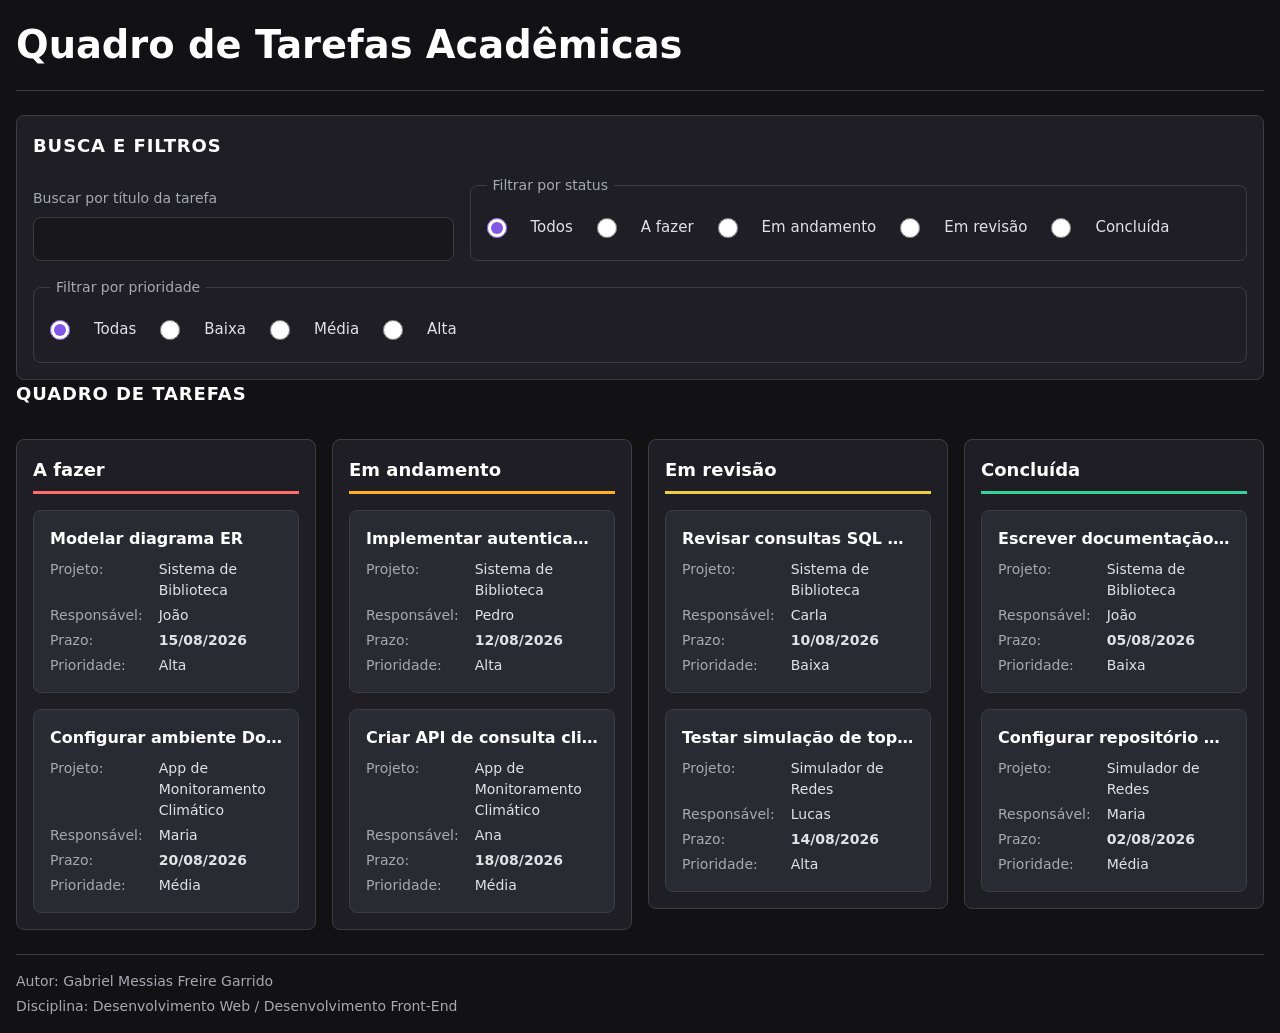
==== index_css.html @ a819bacc "Arquivo Style Css" ====
<!DOCTYPE html>
<html lang="pt-BR">
<head>
  <meta charset="UTF-8">
  <meta name="viewport" content="width=device-width, initial-scale=1.0">
  <title>Quadro de Tarefas Acadêmicas</title>
  <link rel="stylesheet" href="style.css">
</head>
<body>
  <header>
    <h1>Quadro de Tarefas Acadêmicas</h1>
  </header>

  <main>
    <section aria-labelledby="buscaFiltros">
      <h2 id="buscaFiltros">Busca e filtros</h2>

      <form>
        <div>
          <label for="buscaTitulo">Buscar por título da tarefa</label>
          <input type="search" id="buscaTitulo" name="buscaTitulo">
        </div>

        <fieldset>
          <legend>Filtrar por status</legend>

          <input type="radio" id="filtroStatusTodos" name="filtroStatus" value="todos" checked>
          <label for="filtroStatusTodos">Todos</label>

          <input type="radio" id="filtroStatusAfazer" name="filtroStatus" value="aFazer">
          <label for="filtroStatusAfazer">A fazer</label>

          <input type="radio" id="filtroStatusAndamento" name="filtroStatus" value="emAndamento">
          <label for="filtroStatusAndamento">Em andamento</label>

          <input type="radio" id="filtroStatusRevisao" name="filtroStatus" value="emRevisao">
          <label for="filtroStatusRevisao">Em revisão</label>

          <input type="radio" id="filtroStatusConcluida" name="filtroStatus" value="concluida">
          <label for="filtroStatusConcluida">Concluída</label>
        </fieldset>

        <fieldset>
          <legend>Filtrar por prioridade</legend>

          <input type="radio" id="filtroPrioridadeTodas" name="filtroPrioridade" value="todas" checked>
          <label for="filtroPrioridadeTodas">Todas</label>

          <input type="radio" id="filtroPrioridadeBaixa" name="filtroPrioridade" value="baixa">
          <label for="filtroPrioridadeBaixa">Baixa</label>

          <input type="radio" id="filtroPrioridadeMedia" name="filtroPrioridade" value="media">
          <label for="filtroPrioridadeMedia">Média</label>

          <input type="radio" id="filtroPrioridadeAlta" name="filtroPrioridade" value="alta">
          <label for="filtroPrioridadeAlta">Alta</label>
        </fieldset>
      </form>
    </section>

    <section aria-labelledby="quadroTarefas">
      <h2 id="quadroTarefas">Quadro de tarefas</h2>

      <div class="kanban-grid">
        <section aria-labelledby="aFazer">
          <h3 id="aFazer">A fazer</h3>
          <ul>
            <li>
              <article>
                <h4>Modelar diagrama ER</h4>
                <dl>
                  <dt>Projeto:</dt>
                  <dd>Sistema de Biblioteca</dd>

                  <dt>Responsável:</dt>
                  <dd>João</dd>

                  <dt>Prazo:</dt>
                  <dd><time datetime="2026-08-15">15/08/2026</time></dd>

                  <dt>Prioridade:</dt>
                  <dd>Alta</dd>
                </dl>
              </article>
            </li>

            <li>
              <article>
                <h4>Configurar ambiente Docker</h4>
                <dl>
                  <dt>Projeto:</dt>
                  <dd>App de Monitoramento Climático</dd>

                  <dt>Responsável:</dt>
                  <dd>Maria</dd>

                  <dt>Prazo:</dt>
                  <dd><time datetime="2026-08-20">20/08/2026</time></dd>

                  <dt>Prioridade:</dt>
                  <dd>Média</dd>
                </dl>
              </article>
            </li>
          </ul>
        </section>

        <section aria-labelledby="emAndamento">
          <h3 id="emAndamento">Em andamento</h3>
          <ul>
            <li>
              <article>
                <h4>Implementar autenticação de usuários</h4>
                <dl>
                  <dt>Projeto:</dt>
                  <dd>Sistema de Biblioteca</dd>

                  <dt>Responsável:</dt>
                  <dd>Pedro</dd>

                  <dt>Prazo:</dt>
                  <dd><time datetime="2026-08-12">12/08/2026</time></dd>

                  <dt>Prioridade:</dt>
                  <dd>Alta</dd>
                </dl>
              </article>
            </li>

            <li>
              <article>
                <h4>Criar API de consulta climática</h4>
                <dl>
                  <dt>Projeto:</dt>
                  <dd>App de Monitoramento Climático</dd>

                  <dt>Responsável:</dt>
                  <dd>Ana</dd>

                  <dt>Prazo:</dt>
                  <dd><time datetime="2026-08-18">18/08/2026</time></dd>

                  <dt>Prioridade:</dt>
                  <dd>Média</dd>
                </dl>
              </article>
            </li>
          </ul>
        </section>

        <section aria-labelledby="emRevisao">
          <h3 id="emRevisao">Em revisão</h3>
          <ul>
            <li>   
              <article>
                <h4>Revisar consultas SQL otimizadas</h4>
                <dl>
                  <dt>Projeto:</dt>
                  <dd>Sistema de Biblioteca</dd>

                  <dt>Responsável:</dt>
                  <dd>Carla</dd>

                  <dt>Prazo:</dt>
                  <dd><time datetime="2026-08-10">10/08/2026</time></dd>

                  <dt>Prioridade:</dt>
                  <dd>Baixa</dd>
                </dl>
              </article>
            </li>

            <li>
              <article>
                <h4>Testar simulação de topologia em estrela</h4>
                <dl>
                  <dt>Projeto:</dt>
                  <dd>Simulador de Redes</dd>

                  <dt>Responsável:</dt>
                  <dd>Lucas</dd>

                  <dt>Prazo:</dt>
                  <dd><time datetime="2026-08-14">14/08/2026</time></dd>

                  <dt>Prioridade:</dt>
                  <dd>Alta</dd>
                </dl>
              </article>
            </li>
          </ul>
        </section>

        <section aria-labelledby="tarefasConcluidas">
          <h3 id="tarefasConcluidas">Concluída</h3>
          <ul>
            <li>
              <article>
                <h4>Escrever documentação do módulo de empréstimos</h4>
                <dl>
                  <dt>Projeto:</dt>
                  <dd>Sistema de Biblioteca</dd>

                  <dt>Responsável:</dt>
                  <dd>João</dd>

                  <dt>Prazo:</dt>
                  <dd><time datetime="2026-08-05">05/08/2026</time></dd>

                  <dt>Prioridade:</dt>
                  <dd>Baixa</dd>
                </dl>
              </article>
            </li>

            <li>
              <article>
                <h4>Configurar repositório Git do simulador</h4>
                <dl>
                  <dt>Projeto:</dt>
                  <dd>Simulador de Redes</dd>

                  <dt>Responsável:</dt>
                  <dd>Maria</dd>

                  <dt>Prazo:</dt>
                  <dd><time datetime="2026-08-02">02/08/2026</time></dd>

                  <dt>Prioridade:</dt>
                  <dd>Média</dd>
                </dl>
              </article>
            </li>
          </ul>
        </section>
      </div>
    </section>
  </main>

  <footer>
    <p>Autor: Gabriel Messias Freire Garrido</p>
    <p>Disciplina: Desenvolvimento Web / Desenvolvimento Front-End</p>
  </footer>
</body>
</html>
---- style.css ----
:root {
  --bg-principal: #121214;
  --bg-superficie: #1e1e24;
  --bg-cartao: #2a2a32;
  --bg-input: #18181b;

  --texto-principal: #e1e1e6;
  --texto-secundario: #a8a8b3;
  --texto-destaque: #ffffff;
  
  --cor-borda: #3c3c44;
  --cor-foco: #8257e5;

  --cor-status-afazer: #ff6b6b;
  --cor-status-andamento: #ffb020;
  --cor-status-revisao: #ebd047;
  --cor-status-concluida: #34d399;

  --espaco-sm: 0.5rem;
  --espaco-md: 1rem;
  --espaco-lg: 1.5rem;

  --raio-canto: 0.5rem;

  --fonte-padrao: system-ui, -apple-system, BlinkMacSystemFont, 'Segoe UI', Roboto, sans-serif;
}

*, *::before, *::after {
  box-sizing: border-box;
  margin: 0;
  padding: 0;
}

body {
  background-color: var(--bg-principal);
  color: var(--texto-principal);
  font-family: var(--fonte-padrao);
  line-height: 1.5;
  padding: var(--espaco-md);
  min-height: 100vh;
  display: flex;
  flex-direction: column;
  gap: var(--espaco-lg);
}

:focus-visible {
  outline: 0.1875rem solid var(--cor-foco);
  outline-offset: 0.125rem;
}

header {
  padding-bottom: var(--espaco-md);
  border-bottom: 0.0625rem solid var(--cor-borda);
}

header h1 {
  font-size: clamp(1.5rem, 1.2rem + 1.5vw, 2.5rem);
  color: var(--texto-destaque);
}

section[aria-labelledby="buscaFiltros"] {
  background-color: var(--bg-superficie);
  padding: var(--espaco-md);
  border-radius: var(--raio-canto);
  border: 0.0625rem solid var(--cor-borda);
}

h2 {
  font-size: 1.125rem;
  color: var(--texto-destaque);
  margin-bottom: var(--espaco-md);
  text-transform: uppercase;
  letter-spacing: 0.05em;
}

form {
  display: flex;
  flex-direction: column;
  gap: var(--espaco-md);
}

form > div {
  display: flex;
  flex-direction: column;
  gap: var(--espaco-sm);
}

label {
  font-size: 0.875rem;
  color: var(--texto-secundario);
}

input[type="search"] {
  background-color: var(--bg-input);
  border: 0.0625rem solid var(--cor-borda);
  color: var(--texto-principal);
  padding: 0.75rem 1rem;
  border-radius: var(--raio-canto);
  font-size: 1rem;
  min-height: 2.75rem;
  width: 100%;
}

fieldset {
  border: 0.0625rem solid var(--cor-borda);
  border-radius: var(--raio-canto);
  padding: var(--espaco-md);
  display: flex;
  flex-wrap: wrap;
  gap: var(--espaco-md);
  align-items: center;
}

legend {
  color: var(--texto-secundario);
  font-size: 0.875rem;
  padding: 0 0.375rem;
}

fieldset label {
  cursor: pointer;
  display: flex;
  align-items: center;
  gap: 0.5rem;
  color: var(--texto-principal);
  font-size: 0.9375rem;
  min-height: 2rem;
  padding: 0.25rem 0.5rem;
}

input[type="radio"] {
  width: 1.25rem;
  height: 1.25rem;
  accent-color: var(--cor-foco);
  cursor: pointer;
}

section[aria-labelledby="quadroTarefas"] {
  display: flex;
  flex-direction: column;
  gap: var(--espaco-md);
}

.kanban-grid {
  display: grid;
  grid-template-columns: 1fr;
  gap: var(--espaco-lg);
  width: 100%;
}

.kanban-grid > section {
  background-color: var(--bg-superficie);
  border-radius: var(--raio-canto);
  padding: var(--espaco-md);
  border: 0.0625rem solid var(--cor-borda);
  display: flex;
  flex-direction: column;
  gap: var(--espaco-md);
  min-width: 0;
}

h3 {
  font-size: 1.125rem;
  color: var(--texto-destaque);
  padding-bottom: var(--espaco-sm);
}

section[aria-labelledby="aFazer"] h3 {
  border-bottom: 0.1875rem solid var(--cor-status-afazer);
}

section[aria-labelledby="emAndamento"] h3 {
  border-bottom: 0.1875rem solid var(--cor-status-andamento);
}

section[aria-labelledby="emRevisao"] h3 {
  border-bottom: 0.1875rem solid var(--cor-status-revisao);
}

section[aria-labelledby="tarefasConcluidas"] h3 {
  border-bottom: 0.1875rem solid var(--cor-status-concluida);
}

ul {
  list-style: none;
  display: flex;
  flex-direction: column;
  gap: var(--espaco-md);
}

article {
  background-color: var(--bg-cartao);
  border-radius: var(--raio-canto);
  padding: var(--espaco-md);
  border: 0.0625rem solid var(--cor-borda);
  display: flex;
  flex-direction: column;
  gap: var(--espaco-sm);
  min-width: 0;
}

article h4 {
  color: var(--texto-destaque);
  font-size: 1rem;
  font-weight: 600;
  white-space: nowrap;
  overflow: hidden;
  text-overflow: ellipsis;
  min-width: 0;
  flex: 1 1 auto;
}

dl {
  display: grid;
  grid-template-columns: auto 1fr;
  gap: 0.25rem var(--espaco-md);
  font-size: 0.875rem;
}

dt {
  color: var(--texto-secundario);
  font-weight: 500;
}

dd {
  color: var(--texto-principal);
  word-break: break-word;
}

dd time {
  font-weight: 600;
}

footer {
  margin-top: auto;
  padding-top: var(--espaco-md);
  border-top: 0.0625rem solid var(--cor-borda);
  color: var(--texto-secundario);
  font-size: 0.875rem;
  display: flex;
  flex-direction: column;
  gap: 0.25rem;
}

@media (min-width: 40rem) {
  form {
    flex-direction: row;
    flex-wrap: wrap;
    align-items: flex-end;
  }

  form > div {
    flex: 1 1 100%;
  }

  fieldset {
    flex: 1 1 calc(50% - var(--espaco-md));
  }
}

@media (min-width: 64rem) {
  form > div {
    flex: 1 1 auto;
  }

  .kanban-grid {
    grid-template-columns: repeat(4, 1fr);
    gap: var(--espaco-md);
    align-items: start;
  }
}
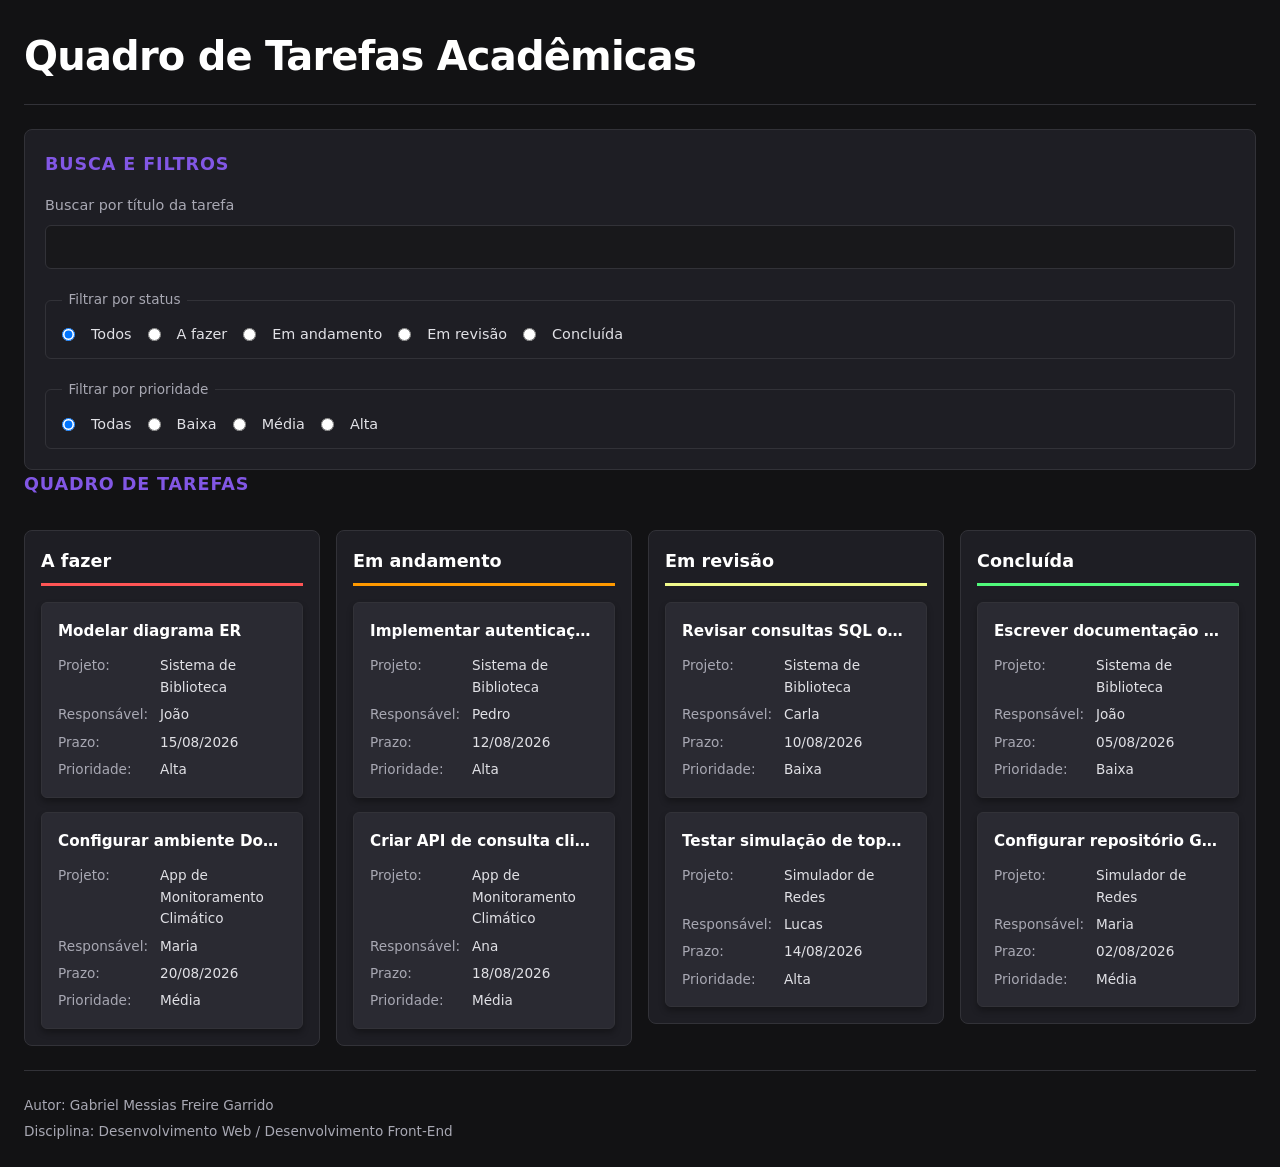
==== commit b1e3e3f8: "Index + Css Adicionando identidade visual a página." ====
--- a/index_css.html
+++ b/index_css.html
@@ -4,7 +4,241 @@
   <meta charset="UTF-8">
   <meta name="viewport" content="width=device-width, initial-scale=1.0">
   <title>Quadro de Tarefas Acadêmicas</title>
-  <link rel="stylesheet" href="style.css">
+  <style>
+    :root {
+      --bg-principal: #121214;
+      --bg-superficie: #1e1e24;
+      --bg-cartao: #2a2a32;
+      --bg-input: #18181b;
+      
+      --texto-principal: #e1e1e6;
+      --texto-secundario: #a8a8b3;
+      --texto-destaque: #ffffff;
+      
+      --cor-borda: #323238;
+      --cor-primaria: #00e676;
+      --cor-destaque-topico: #8257e5;
+
+    
+      --cor-afazer: #ff5555;
+      --cor-andamento: #ff9900;
+      --cor-revisao: #f1fa8c;
+      --cor-concluida: #50fa7b;
+      --fonte-padrao: system-ui, -apple-system, BlinkMacSystemFont, 'Segoe UI', Roboto, Oxygen, Ubuntu, Cantarell, sans-serif;
+    }
+
+    * {
+      box-sizing: border-box;
+      margin: 0;
+      padding: 0;
+    }
+
+    body {
+      background-color: var(--bg-principal);
+      color: var(--texto-principal);
+      font-family: var(--fonte-padrao);
+      line-height: 1.6;
+      padding: 1.5rem;
+      min-height: 100vh;
+      display: flex;
+      flex-direction: column;
+      gap: 1.5rem;
+    }
+
+    header {
+      padding-bottom: 1rem;
+      border-bottom: 1px solid var(--cor-borda);
+    }
+
+    header h1 {
+      font-size: clamp(1.5rem, 1rem + 2vw, 2.5rem);
+      color: var(--texto-destaque);
+      letter-spacing: -0.02em;
+    }
+
+    section[aria-labelledby="buscaFiltros"] {
+      background-color: var(--bg-superficie);
+      padding: 1.25rem;
+      border-radius: 8px;
+      border: 1px solid var(--cor-borda);
+    }
+
+    h2 {
+      font-size: 1.1rem;
+      color: var(--cor-destaque-topico);
+      margin-bottom: 1rem;
+      text-transform: uppercase;
+      letter-spacing: 0.05em;
+    }
+
+    form {
+      display: flex;
+      flex-direction: column;
+      gap: 1.25rem;
+    }
+
+    form > div {
+      display: flex;
+      flex-direction: column;
+      gap: 0.5rem;
+    }
+
+    label {
+      font-size: 0.9rem;
+      color: var(--texto-secundario);
+    }
+
+    input[type="search"] {
+      background-color: var(--bg-input);
+      border: 1px solid var(--cor-borda);
+      color: var(--texto-principal);
+      padding: 0.75rem 1rem;
+      border-radius: 6px;
+      font-size: 1rem;
+      outline: none;
+      transition: border-color 0.2s;
+    }
+
+    input[type="search"]:focus {
+      border-color: var(--cor-primaria);
+    }
+
+    fieldset {
+      border: 1px solid var(--cor-borda);
+      border-radius: 6px;
+      padding: 0.75rem 1rem;
+      display: flex;
+      flex-wrap: wrap;
+      gap: 1rem;
+      align-items: center;
+    }
+
+    legend {
+      color: var(--texto-secundario);
+      font-size: 0.85rem;
+      padding: 0 0.4rem;
+    }
+
+    fieldset label {
+      cursor: pointer;
+      display: flex;
+      align-items: center;
+      gap: 0.3rem;
+      color: var(--texto-principal);
+    }
+
+    section[aria-labelledby="quadroTarefas"] {
+      display: flex;
+      flex-direction: column;
+      gap: 1rem;
+    }
+
+    .kanban-grid {
+      display: flex;
+      flex-direction: column;
+      gap: 1.5rem;
+    }
+
+    @media (min-width: 900px) {
+      .kanban-grid {
+        display: grid;
+        grid-template-columns: repeat(4, minmax(0, 1fr));
+        gap: 1rem;
+        align-items: start;
+      }
+    }
+
+    .kanban-grid > section {
+      background-color: var(--bg-superficie);
+      border-radius: 8px;
+      padding: 1rem;
+      border: 1px solid var(--cor-borda);
+      display: flex;
+      flex-direction: column;
+      gap: 1rem;
+      min-width: 0;
+    }
+
+    h3 {
+      font-size: 1.1rem;
+      color: var(--texto-destaque);
+      padding-bottom: 0.5rem;
+    }
+
+    /* Destaques de cores por etapa */
+    section[aria-labelledby="aFazer"] h3 {
+      border-bottom: 3px solid var(--cor-afazer);
+    }
+
+    section[aria-labelledby="emAndamento"] h3 {
+      border-bottom: 3px solid var(--cor-andamento);
+    }
+
+    section[aria-labelledby="emRevisao"] h3 {
+      border-bottom: 3px solid var(--cor-revisao);
+    }
+
+    section[aria-labelledby="tarefasConcluidas"] h3 {
+      border-bottom: 3px solid var(--cor-concluida);
+    }
+
+    ul {
+      list-style: none;
+      display: flex;
+      flex-direction: column;
+      gap: 0.85rem;
+    }
+
+    article {
+      background-color: var(--bg-cartao);
+      border-radius: 6px;
+      padding: 1rem;
+      border: 1px solid var(--cor-borda);
+      box-shadow: 0 4px 6px rgba(0,0,0,0.3);
+      display: flex;
+      flex-direction: column;
+      gap: 0.75rem;
+      min-width: 0;
+    }
+
+    article h4 {
+      color: var(--texto-destaque);
+      font-size: 0.95rem;
+      font-weight: 600;
+      white-space: nowrap;
+      overflow: hidden;
+      text-overflow: ellipsis;
+      min-width: 0;
+    }
+
+    dl {
+      display: grid;
+      grid-template-columns: auto 1fr;
+      gap: 0.35rem 0.75rem;
+      font-size: 0.85rem;
+    }
+
+    dt {
+      color: var(--texto-secundario);
+      font-weight: 500;
+    }
+
+    dd {
+      color: var(--texto-principal);
+      word-break: break-word;
+    }
+
+    footer {
+      margin-top: auto;
+      padding-top: 1.5rem;
+      border-top: 1px solid var(--cor-borda);
+      color: var(--texto-secundario);
+      font-size: 0.85rem;
+      display: flex;
+      flex-direction: column;
+      gap: 0.25rem;
+    }
+  </style>
 </head>
 <body>
   <header>
@@ -242,4 +476,4 @@
     <p>Disciplina: Desenvolvimento Web / Desenvolvimento Front-End</p>
   </footer>
 </body>
-</html>+</html>
